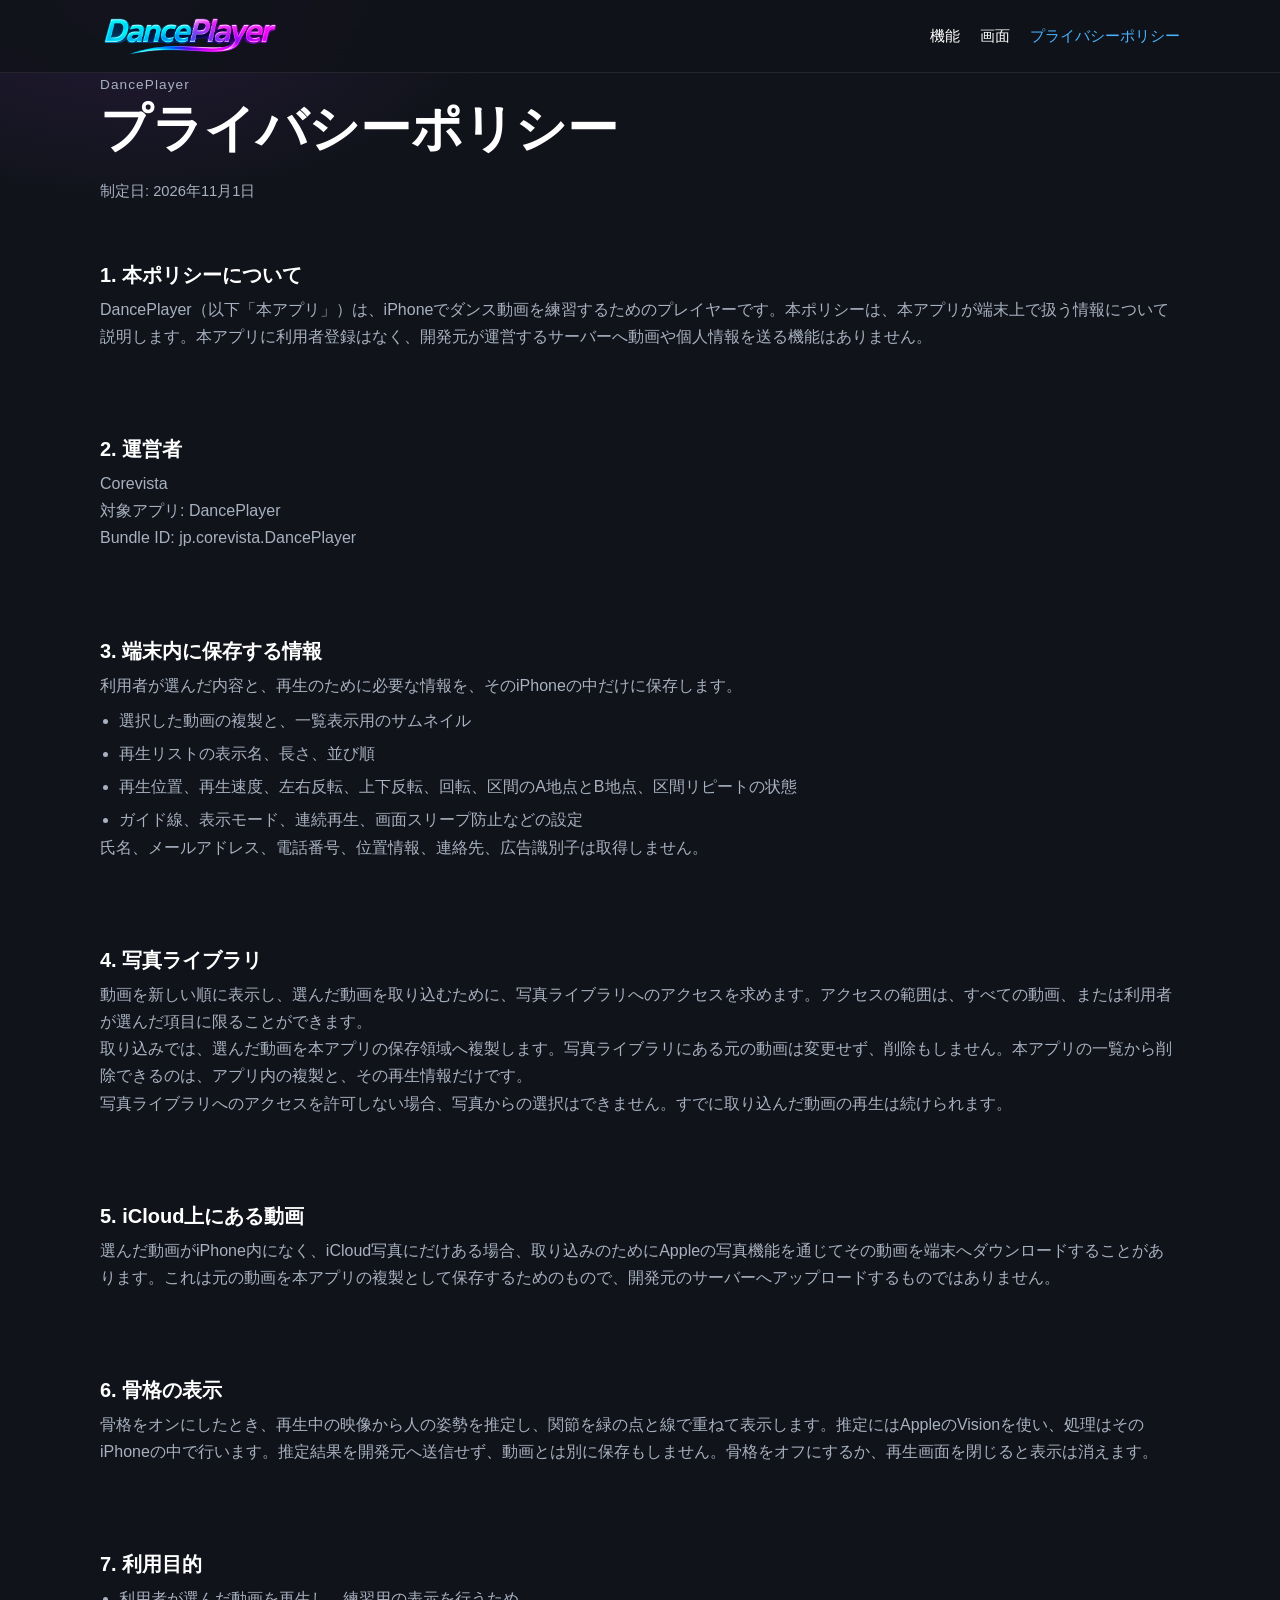
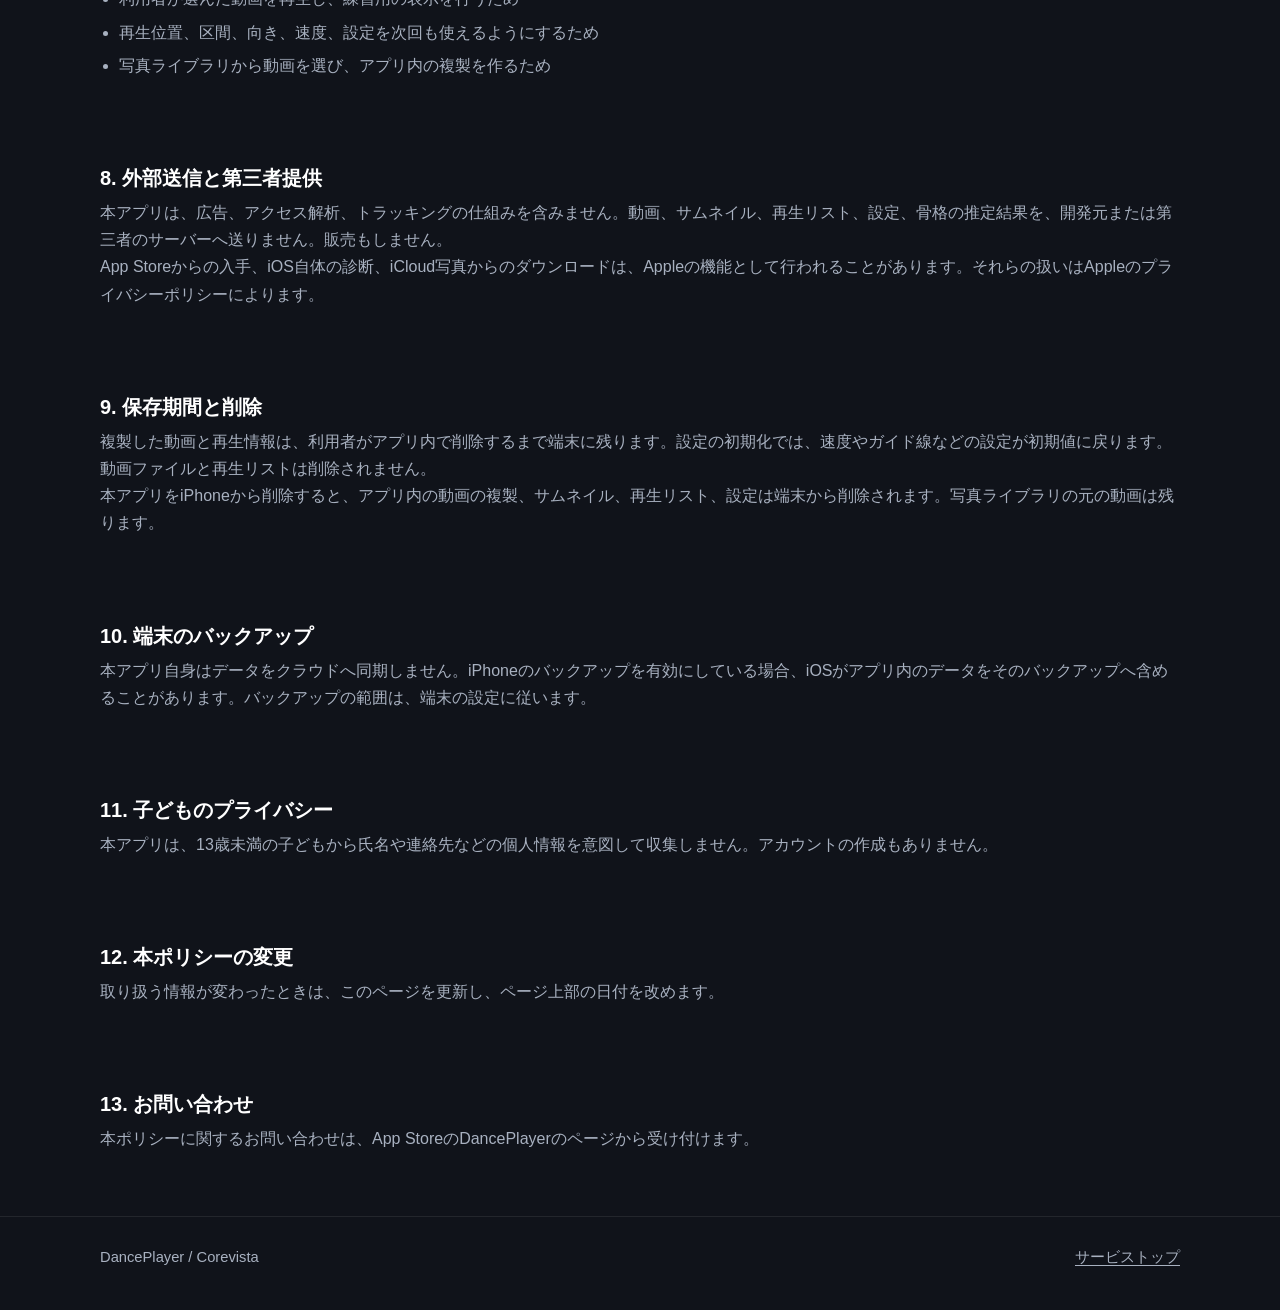
==== privacy.html @ 7e923b71 "Add the DancePlayer service site and privacy policy. Co-authored-by: Cursor <cursoragent@cursor.com>" ====
<!DOCTYPE html>
<html lang="ja">
<head>
  <meta charset="utf-8">
  <meta name="viewport" content="width=device-width, initial-scale=1">
  <title>プライバシーポリシー — DancePlayer</title>
  <meta name="description" content="DancePlayerのプライバシーポリシー。動画と設定はiPhone内に保存し、開発元のサーバーへは送信しません。">
  <meta name="theme-color" content="#10131A">
  <link rel="icon" href="splash.png">
  <link rel="stylesheet" href="styles.css">
</head>
<body>
  <header class="site-header">
    <div class="wrap">
      <a class="brand" href="index.html" aria-label="DancePlayer">
        <img src="Logo.png" alt="DancePlayer">
      </a>
      <nav class="nav" aria-label="サイト">
        <a href="index.html#features">機能</a>
        <a href="index.html#screens">画面</a>
        <a href="privacy.html" aria-current="page">プライバシーポリシー</a>
      </nav>
    </div>
  </header>

  <main>
    <article class="wrap prose">
      <header>
        <p class="eyebrow">DancePlayer</p>
        <h1>プライバシーポリシー</h1>
        <p class="updated">制定日: 2026年11月1日</p>
      </header>

      <section>
        <h2>1. 本ポリシーについて</h2>
        <p>DancePlayer（以下「本アプリ」）は、iPhoneでダンス動画を練習するためのプレイヤーです。本ポリシーは、本アプリが端末上で扱う情報について説明します。本アプリに利用者登録はなく、開発元が運営するサーバーへ動画や個人情報を送る機能はありません。</p>
      </section>

      <section>
        <h2>2. 運営者</h2>
        <p>Corevista<br>対象アプリ: DancePlayer<br>Bundle ID: jp.corevista.DancePlayer</p>
      </section>

      <section>
        <h2>3. 端末内に保存する情報</h2>
        <p>利用者が選んだ内容と、再生のために必要な情報を、そのiPhoneの中だけに保存します。</p>
        <ul>
          <li>選択した動画の複製と、一覧表示用のサムネイル</li>
          <li>再生リストの表示名、長さ、並び順</li>
          <li>再生位置、再生速度、左右反転、上下反転、回転、区間のA地点とB地点、区間リピートの状態</li>
          <li>ガイド線、表示モード、連続再生、画面スリープ防止などの設定</li>
        </ul>
        <p>氏名、メールアドレス、電話番号、位置情報、連絡先、広告識別子は取得しません。</p>
      </section>

      <section>
        <h2>4. 写真ライブラリ</h2>
        <p>動画を新しい順に表示し、選んだ動画を取り込むために、写真ライブラリへのアクセスを求めます。アクセスの範囲は、すべての動画、または利用者が選んだ項目に限ることができます。</p>
        <p>取り込みでは、選んだ動画を本アプリの保存領域へ複製します。写真ライブラリにある元の動画は変更せず、削除もしません。本アプリの一覧から削除できるのは、アプリ内の複製と、その再生情報だけです。</p>
        <p>写真ライブラリへのアクセスを許可しない場合、写真からの選択はできません。すでに取り込んだ動画の再生は続けられます。</p>
      </section>

      <section>
        <h2>5. iCloud上にある動画</h2>
        <p>選んだ動画がiPhone内になく、iCloud写真にだけある場合、取り込みのためにAppleの写真機能を通じてその動画を端末へダウンロードすることがあります。これは元の動画を本アプリの複製として保存するためのもので、開発元のサーバーへアップロードするものではありません。</p>
      </section>

      <section>
        <h2>6. 骨格の表示</h2>
        <p>骨格をオンにしたとき、再生中の映像から人の姿勢を推定し、関節を緑の点と線で重ねて表示します。推定にはAppleのVisionを使い、処理はそのiPhoneの中で行います。推定結果を開発元へ送信せず、動画とは別に保存もしません。骨格をオフにするか、再生画面を閉じると表示は消えます。</p>
      </section>

      <section>
        <h2>7. 利用目的</h2>
        <ul>
          <li>利用者が選んだ動画を再生し、練習用の表示を行うため</li>
          <li>再生位置、区間、向き、速度、設定を次回も使えるようにするため</li>
          <li>写真ライブラリから動画を選び、アプリ内の複製を作るため</li>
        </ul>
      </section>

      <section>
        <h2>8. 外部送信と第三者提供</h2>
        <p>本アプリは、広告、アクセス解析、トラッキングの仕組みを含みません。動画、サムネイル、再生リスト、設定、骨格の推定結果を、開発元または第三者のサーバーへ送りません。販売もしません。</p>
        <p>App Storeからの入手、iOS自体の診断、iCloud写真からのダウンロードは、Appleの機能として行われることがあります。それらの扱いはAppleのプライバシーポリシーによります。</p>
      </section>

      <section>
        <h2>9. 保存期間と削除</h2>
        <p>複製した動画と再生情報は、利用者がアプリ内で削除するまで端末に残ります。設定の初期化では、速度やガイド線などの設定が初期値に戻ります。動画ファイルと再生リストは削除されません。</p>
        <p>本アプリをiPhoneから削除すると、アプリ内の動画の複製、サムネイル、再生リスト、設定は端末から削除されます。写真ライブラリの元の動画は残ります。</p>
      </section>

      <section>
        <h2>10. 端末のバックアップ</h2>
        <p>本アプリ自身はデータをクラウドへ同期しません。iPhoneのバックアップを有効にしている場合、iOSがアプリ内のデータをそのバックアップへ含めることがあります。バックアップの範囲は、端末の設定に従います。</p>
      </section>

      <section>
        <h2>11. 子どものプライバシー</h2>
        <p>本アプリは、13歳未満の子どもから氏名や連絡先などの個人情報を意図して収集しません。アカウントの作成もありません。</p>
      </section>

      <section>
        <h2>12. 本ポリシーの変更</h2>
        <p>取り扱う情報が変わったときは、このページを更新し、ページ上部の日付を改めます。</p>
      </section>

      <section>
        <h2>13. お問い合わせ</h2>
        <p>本ポリシーに関するお問い合わせは、App StoreのDancePlayerのページから受け付けます。</p>
      </section>
    </article>
  </main>

  <footer class="site-footer">
    <div class="wrap">
      <span>DancePlayer / Corevista</span>
      <a href="index.html">サービストップ</a>
    </div>
  </footer>
</body>
</html>
---- styles.css ----
:root {
  --bg: #10131a;
  --surface: #252b36;
  --surface-2: #1b202a;
  --accent: #49b5ff;
  --text: #ffffff;
  --muted: #a8b1c0;
  --line: rgba(255, 255, 255, 0.08);
  --danger: #ff6b6b;
  --max: 1080px;
  color-scheme: dark;
}

* {
  box-sizing: border-box;
}

html {
  scroll-behavior: smooth;
  scroll-padding-top: 88px;
}

body {
  margin: 0;
  background:
    radial-gradient(900px 420px at 80% -10%, rgba(73, 181, 255, 0.16), transparent 60%),
    radial-gradient(700px 380px at 10% 0%, rgba(180, 80, 255, 0.12), transparent 55%),
    var(--bg);
  color: var(--text);
  font-family: "Hiragino Sans", "Hiragino Kaku Gothic ProN", "Noto Sans JP", sans-serif;
  line-height: 1.7;
}

a {
  color: var(--accent);
  text-decoration-thickness: 1px;
  text-underline-offset: 0.18em;
}

img {
  max-width: 100%;
  height: auto;
  display: block;
}

.wrap {
  width: min(var(--max), calc(100% - 40px));
  margin: 0 auto;
}

.site-header {
  position: sticky;
  top: 0;
  z-index: 10;
  background: rgba(16, 19, 26, 0.88);
  backdrop-filter: blur(16px);
  border-bottom: 1px solid var(--line);
}

.site-header .wrap {
  display: flex;
  align-items: center;
  justify-content: space-between;
  gap: 16px;
  min-height: 72px;
}

.brand {
  display: block;
  width: 180px;
}

.brand img {
  width: 100%;
}

.nav {
  display: flex;
  gap: 20px;
  align-items: center;
}

.nav a {
  color: var(--text);
  text-decoration: none;
  font-size: 0.95rem;
}

.nav a:hover,
.nav a[aria-current="page"] {
  color: var(--accent);
}

.hero {
  display: grid;
  grid-template-columns: 1.1fr 0.9fr;
  gap: 40px;
  align-items: center;
  padding: 64px 0 36px;
}

.eyebrow {
  margin: 0 0 12px;
  color: var(--accent);
  font-size: 0.85rem;
  letter-spacing: 0.08em;
}

h1,
h2,
h3 {
  line-height: 1.3;
  font-weight: 700;
}

h1 {
  margin: 0 0 16px;
  font-size: clamp(2rem, 4vw, 3.2rem);
}

.lead {
  margin: 0 0 28px;
  color: var(--muted);
  font-size: 1.05rem;
}

.hero-art {
  justify-self: center;
  width: min(360px, 100%);
  filter: drop-shadow(0 20px 40px rgba(73, 181, 255, 0.18));
}

.actions {
  display: flex;
  flex-wrap: wrap;
  gap: 12px;
}

.button {
  display: inline-flex;
  align-items: center;
  justify-content: center;
  min-height: 48px;
  padding: 0 18px;
  border-radius: 14px;
  background: var(--accent);
  color: #10131a;
  font-weight: 700;
  text-decoration: none;
}

.button.secondary {
  background: var(--surface);
  color: var(--text);
}

section {
  padding: 28px 0;
}

h2 {
  margin: 0 0 8px;
  font-size: 1.7rem;
}

.section-note {
  margin: 0 0 24px;
  color: var(--muted);
}

.grid {
  display: grid;
  grid-template-columns: repeat(2, minmax(0, 1fr));
  gap: 14px;
}

.card {
  background: rgba(37, 43, 54, 0.88);
  border: 1px solid var(--line);
  border-radius: 16px;
  padding: 18px 18px 16px;
}

.card h3 {
  margin: 0 0 6px;
  font-size: 1.05rem;
}

.card p,
.prose p,
.prose li {
  margin: 0;
  color: var(--muted);
}

.shots {
  display: grid;
  grid-template-columns: repeat(3, minmax(0, 1fr));
  gap: 22px;
  align-items: start;
}

figure {
  margin: 0;
}

.shots img {
  width: 100%;
  border-radius: 28px;
  border: 1px solid rgba(255, 255, 255, 0.14);
  background: #000;
  box-shadow: 0 18px 50px rgba(0, 0, 0, 0.35);
}

figcaption {
  margin-top: 10px;
  text-align: center;
  color: var(--muted);
  font-size: 0.92rem;
}

.prose {
  display: grid;
  gap: 22px;
}

.prose h2 {
  margin-top: 8px;
  font-size: 1.25rem;
}

.prose ul {
  margin: 8px 0 0;
  padding-left: 1.2em;
}

.prose li + li {
  margin-top: 6px;
}

.updated {
  color: var(--muted);
  font-size: 0.92rem;
}

.site-footer {
  margin-top: 36px;
  border-top: 1px solid var(--line);
  padding: 28px 0 40px;
  color: var(--muted);
  font-size: 0.92rem;
}

.site-footer .wrap {
  display: flex;
  justify-content: space-between;
  gap: 16px;
  flex-wrap: wrap;
}

.site-footer a {
  color: var(--muted);
}

@media (max-width: 800px) {
  .hero,
  .grid,
  .shots {
    grid-template-columns: 1fr;
  }

  .hero {
    padding-top: 36px;
    text-align: center;
  }

  html {
    scroll-padding-top: 148px;
  }

  .actions,
  .nav {
    justify-content: center;
  }

  .site-header .wrap {
    flex-direction: column;
    padding: 12px 0;
  }

  .hero-art {
    order: -1;
    width: min(260px, 70%);
  }
}
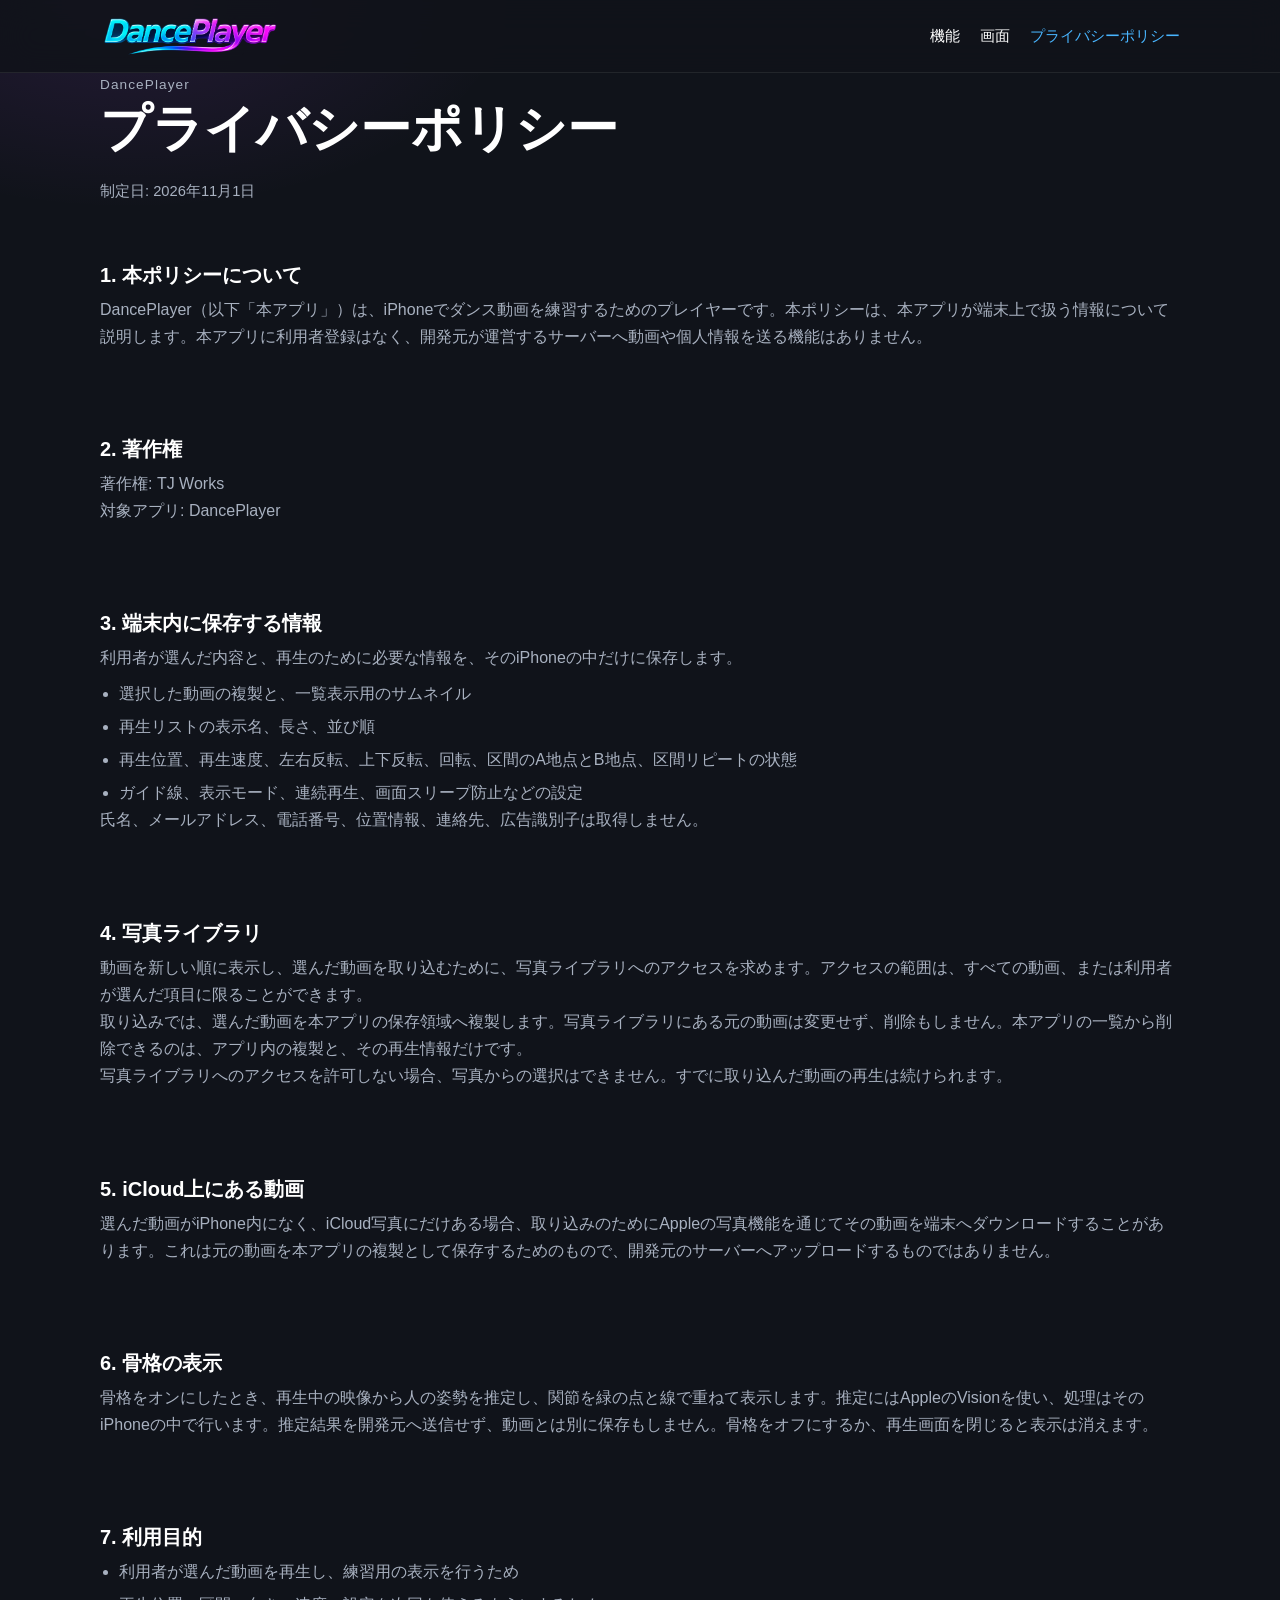
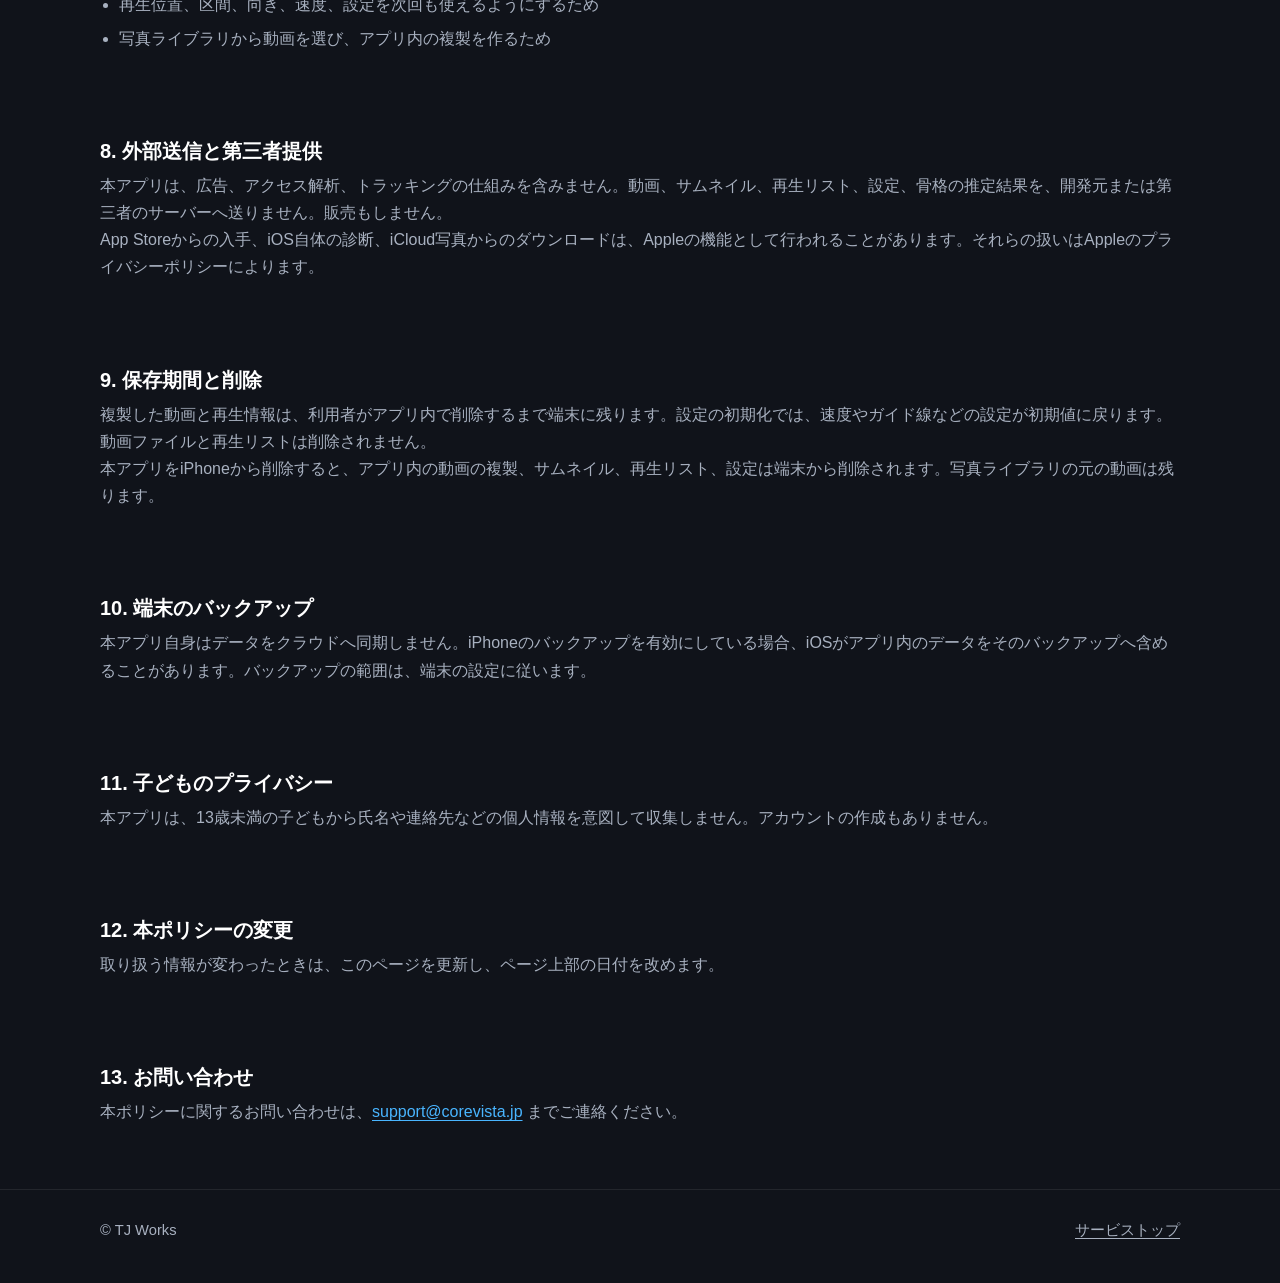
==== commit 0d0c8e02: "Name TJ Works as the copyright holder and list the support email. Co-authored-by: Cursor <cursoragen" ====
--- a/privacy.html
+++ b/privacy.html
@@ -37,8 +37,8 @@
       </section>
 
       <section>
-        <h2>2. 運営者</h2>
-        <p>Corevista<br>対象アプリ: DancePlayer<br>Bundle ID: jp.corevista.DancePlayer</p>
+        <h2>2. 著作権</h2>
+        <p>著作権: TJ Works<br>対象アプリ: DancePlayer</p>
       </section>
 
       <section>
@@ -108,14 +108,14 @@
 
       <section>
         <h2>13. お問い合わせ</h2>
-        <p>本ポリシーに関するお問い合わせは、App StoreのDancePlayerのページから受け付けます。</p>
+        <p>本ポリシーに関するお問い合わせは、<a href="mailto:support@corevista.jp">support@corevista.jp</a> までご連絡ください。</p>
       </section>
     </article>
   </main>
 
   <footer class="site-footer">
     <div class="wrap">
-      <span>DancePlayer / Corevista</span>
+      <span>© TJ Works</span>
       <a href="index.html">サービストップ</a>
     </div>
   </footer>
